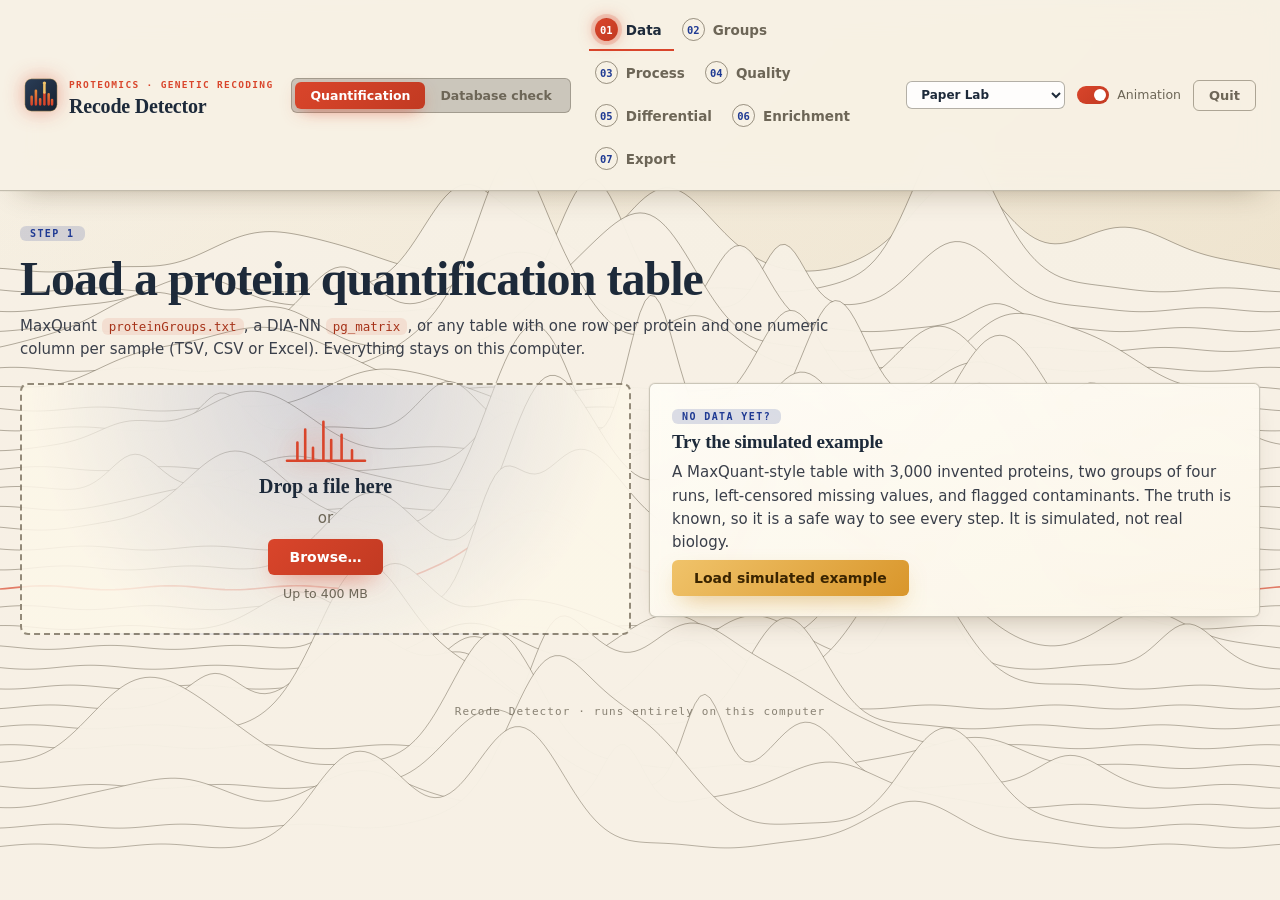
==== recode_detector/web/index.html @ a16fcb4c "0.4.0: rename to Recode Detector; Paper Lab look and nine alternative looks Co-Authored-By: Claude S" ====
<!doctype html>
<html lang="en">
<head>
<meta charset="utf-8">
<meta name="viewport" content="width=device-width, initial-scale=1">
<title>Recode Detector</title>
<link rel="icon" href="icon.svg" type="image/svg+xml">
<script>try{var m={ultraviolet:'#0b0720',solar:'#130905',paper:'#f7f1e5',synthwave:'#0a0614',forest:'#06130d',mono:'#000',rose:'#fff3f8',copper:'#0e0e11',skylab:'#f4f9ff',sunset:'#1b0b33'};var q=new URLSearchParams(location.search).get('look')||localStorage.getItem('rd-look')||'paper';document.documentElement.style.background=m[q]||m.paper}catch(e){}</script>
<link rel="stylesheet" href="style.css">
</head>
<body>
<canvas id="bg" aria-hidden="true"></canvas>
<div id="veil" aria-hidden="true"></div>

<header id="top">
  <div class="brand">
    <svg viewBox="0 0 40 40" width="34" height="34" aria-hidden="true"><use href="icon.svg#mark"/></svg>
    <div><div class="kicker">proteomics · genetic recoding</div><h1>Recode Detector</h1></div>
  </div>
  <div class="mode" id="mode" role="tablist" aria-label="Mode">
    <button data-mode="quant" class="on">Quantification</button><button data-mode="db">Database check</button>
  </div>
  <nav id="nav" aria-label="Workflow">
    <button data-mode="quant" data-page="data" class="on"><i>01</i>Data</button>
    <button data-mode="quant" data-page="groups"><i>02</i>Groups</button>
    <button data-mode="quant" data-page="process"><i>03</i>Process</button>
    <button data-mode="quant" data-page="qc"><i>04</i>Quality</button>
    <button data-mode="quant" data-page="diff"><i>05</i>Differential</button>
    <button data-mode="quant" data-page="enrich"><i>06</i>Enrichment</button>
    <button data-mode="quant" data-page="export"><i>07</i>Export</button>
    <button data-mode="db" data-page="dbfiles" hidden><i>01</i>Files</button>
    <button data-mode="db" data-page="dbsites" hidden><i>02</i>Sites</button>
    <button data-mode="db" data-page="dbcover" hidden><i>03</i>Coverage</button>
    <button data-mode="db" data-page="dbscatter" hidden><i>04</i>Standard search</button>
    <button data-mode="db" data-page="dbexport" hidden><i>05</i>Report</button>
  </nav>
  <div class="tools">
    <select id="look" title="Look" aria-label="Look"></select>
    <label class="sw" title="Animated background"><input type="checkbox" id="anim" checked><span></span>Animation</label>
    <button id="quit" class="ghost" title="Stop the program">Quit</button>
  </div>
</header>

<main>
  <div id="toast" role="status"></div>

  <!-- 01 DATA -->
  <section id="p-data" class="page on">
    <div class="lead"><div class="kicker">Step 1</div><h2>Load a protein quantification table</h2>
      <p>MaxQuant <code>proteinGroups.txt</code>, a DIA-NN <code>pg_matrix</code>, or any table with one row per protein and one numeric column per sample (TSV, CSV or Excel). Everything stays on this computer.</p></div>
    <div class="grid2">
      <div id="drop" class="drop" tabindex="0">
        <svg viewBox="0 0 64 40" width="84" height="52" aria-hidden="true"><path d="M2 36h60M10 36V22M16 36V12M22 36V26M30 36V6M36 36V20M44 36V16M52 36V28" stroke="currentColor" stroke-width="2" stroke-linecap="round" fill="none"/></svg>
        <b>Drop a file here</b><span>or</span>
        <button id="browse" class="btn">Browse…</button>
        <input type="file" id="file" accept=".txt,.tsv,.csv,.xlsx,.xls" hidden>
        <small>Up to 400 MB</small>
      </div>
      <div class="card">
        <div class="kicker">No data yet?</div>
        <h3>Try the simulated example</h3>
        <p>A MaxQuant-style table with 3,000 invented proteins, two groups of four runs, left-censored missing values, and flagged contaminants. The truth is known, so it is a safe way to see every step. It is simulated, not real biology.</p>
        <button id="example" class="btn alt">Load simulated example</button>
      </div>
    </div>
    <div id="loaded" class="card hidden">
      <div class="kicker">Loaded</div><h3 id="l-name"></h3>
      <div class="readouts" id="l-read"></div>
      <ul id="l-notes" class="notes"></ul>
      <label id="kindrow" class="inline hidden">Intensity columns
        <select id="kind"></select></label>
      <div class="actions"><button class="btn" data-go="groups">Next: assign groups →</button></div>
    </div>
  </section>

  <!-- 02 GROUPS -->
  <section id="p-groups" class="page">
    <div class="lead"><div class="kicker">Step 2</div><h2>Assign samples to groups</h2>
      <p>Replicates share a group name. Leave a group empty to leave that sample out. Names were guessed from the sample names; edit freely.</p></div>
    <div class="card">
      <table class="tbl" id="gtable"><thead><tr><th>Sample</th><th>Group</th></tr></thead><tbody></tbody></table>
      <datalist id="glist"></datalist>
      <div class="actions"><button class="btn ghost" id="guess">Re-guess from names</button>
        <button class="btn" id="gsave">Next: processing →</button></div>
    </div>
  </section>

  <!-- 03 PROCESS -->
  <section id="p-process" class="page">
    <div class="lead"><div class="kicker">Step 3</div><h2>Filter, normalise, impute</h2>
      <p>Intensities are log2-transformed first. Each choice is recorded in the exported settings file.</p></div>
    <div class="grid2">
      <div class="card form">
        <label>Normalisation
          <select id="pr-norm"><option value="median">Median (centre each sample)</option><option value="quantile">Quantile</option><option value="none">None</option></select></label>
        <label>Keep proteins with at least
          <span class="row"><input type="number" id="pr-min" min="1" value="2" step="1"> valid values in
          <select id="pr-rule"><option value="any">at least one group</option><option value="all">every group</option></select></span></label>
        <label>Missing values
          <select id="pr-imp"><option value="downshift">Impute: down-shifted normal (Perseus-style)</option><option value="halfmin">Impute: half of the sample minimum</option><option value="none">Do not impute</option></select></label>
        <div class="row sub" id="pr-ds"><label>Shift (SD)<input type="number" id="pr-shift" value="1.8" step="0.1" min="0"></label>
          <label>Width (SD)<input type="number" id="pr-width" value="0.3" step="0.05" min="0.05"></label>
          <label>Seed<input type="number" id="pr-seed" value="1" step="1"></label></div>
        <button class="btn" id="run">Run processing</button>
      </div>
      <div class="card">
        <div class="kicker">What happens</div>
        <ol class="steps"><li>log2 transform; zeros are treated as “not quantified”.</li>
          <li>Proteins without enough valid values are dropped.</li>
          <li>Samples are normalised.</li>
          <li>Missing values are imputed, assuming they are mostly low-abundance proteins that fell below detection. Imputed values are flagged and counted wherever it matters.</li></ol>
        <div id="pr-log" class="log"></div>
      </div>
    </div>
  </section>

  <!-- 04 QC -->
  <section id="p-qc" class="page">
    <div class="lead"><div class="kicker">Step 4</div><h2>Quality control</h2>
      <p>Check these before trusting any comparison: similar depth across runs, aligned medians after normalisation, replicates that cluster together.</p></div>
    <div class="readouts" id="qc-read"></div>
    <div class="grid2">
      <figure class="card"><figcaption>Proteins per sample</figcaption><canvas id="c-ident" height="260"></canvas></figure>
      <figure class="card"><figcaption>Log2 intensity per sample <span class="pill" id="boxwhich"><button class="on" data-w="raw">raw</button><button data-w="norm">normalised</button></span></figcaption><canvas id="c-box" height="260"></canvas></figure>
      <figure class="card"><figcaption>Principal components <select id="pcsel"></select></figcaption><canvas id="c-pca" height="400"></canvas></figure>
      <figure class="card"><figcaption>Sample correlation</figcaption><canvas id="c-corr" height="400"></canvas></figure>
      <figure class="card"><figcaption>Coefficient of variation within groups</figcaption><canvas id="c-cv" height="260"></canvas></figure>
      <figure class="card"><figcaption>Dynamic range (mean log2 intensity by rank)</figcaption><canvas id="c-rank" height="260"></canvas></figure>
    </div>
    <div class="actions"><button class="btn" data-go="diff">Next: differential analysis →</button></div>
  </section>

  <!-- 05 DIFF -->
  <section id="p-diff" class="page">
    <div class="lead"><div class="kicker">Step 5</div><h2>Differential abundance</h2></div>
    <div class="card bar">
      <label>Compare <select id="d-a"></select> <span class="vs">vs</span> <select id="d-b"></select></label>
      <label>Test <select id="d-method"><option value="moderated">Moderated t (limma-style)</option><option value="welch">Welch t</option></select></label>
      <label>Data <select id="d-use"><option value="imputed">with imputed values</option><option value="observed">observed values only</option></select></label>
      <label>FDR ≤ <input type="number" id="d-fdr" value="0.05" step="0.01" min="0.001" max="1"></label>
      <label>|log2 FC| ≥ <input type="number" id="d-lfc" value="1" step="0.1" min="0"></label>
      <button class="btn" id="d-run">Run</button>
    </div>
    <div id="d-out" class="hidden">
      <div class="readouts" id="d-read"></div>
      <div class="grid2 wide">
        <figure class="card"><figcaption>Volcano <input id="d-find" placeholder="find gene…" type="search"> <button class="ghost sm" data-save="c-volc">PNG</button></figcaption>
          <div class="cwrap"><canvas id="c-volc" height="440"></canvas><div id="tip" class="tip hidden"></div></div></figure>
        <figure class="card"><figcaption id="sel-title">Select a protein</figcaption><canvas id="c-sel" height="300"></canvas><div id="sel-info" class="small"></div></figure>
      </div>
      <figure class="card"><figcaption>Significant proteins, z-scored <button class="ghost sm" data-save="c-heat">PNG</button></figcaption><canvas id="c-heat" height="420"></canvas></figure>
      <div class="card">
        <div class="bar"><div class="kicker">Results table</div>
          <select id="t-filter"><option value="sig">Significant</option><option value="up">Up</option><option value="down">Down</option><option value="all">All tested</option></select>
          <input id="t-search" type="search" placeholder="search gene or ID…"></div>
        <div class="tscroll"><table class="tbl" id="t-res"><thead><tr>
          <th data-k="gene">Gene</th><th data-k="protein">Protein</th><th data-k="log2fc">log2 FC</th><th data-k="mean_a">Mean A</th><th data-k="mean_b">Mean B</th><th data-k="p_value">p</th><th data-k="adj_p">FDR</th><th data-k="n_a_observed">Obs A</th><th data-k="n_b_observed">Obs B</th></tr></thead><tbody></tbody></table></div>
        <div class="small" id="t-foot"></div>
      </div>
    </div>
  </section>

  <!-- 06 ENRICH -->
  <section id="p-enrich" class="page">
    <div class="lead"><div class="kicker">Step 6</div><h2>Gene-set enrichment</h2>
      <p>Over-representation of your significant proteins in gene sets you provide, tested against every protein quantified in the comparison. Sets come from a <code>.gmt</code> file (for example from MSigDB or Enrichr), so nothing is looked up online.</p></div>
    <div class="card form">
      <div id="gmtdrop" class="drop slim" tabindex="0"><b>Drop a .gmt file</b> <span>or</span> <button class="btn" id="gmtbrowse">Browse…</button><input type="file" id="gmtfile" accept=".gmt,.txt" hidden> <small id="gmtname">none loaded</small></div>
      <label>Proteins to test <select id="en-dir"><option value="both">Up and down</option><option value="up">Up only</option><option value="down">Down only</option></select></label>
      <button class="btn" id="en-run">Run enrichment</button>
    </div>
    <div id="en-out" class="card hidden"><div class="small" id="en-info"></div>
      <div class="tscroll"><table class="tbl" id="t-en"><thead><tr><th>Gene set</th><th>Size</th><th>Hits</th><th>Fold</th><th>p</th><th>FDR</th><th>Genes</th></tr></thead><tbody></tbody></table></div></div>
  </section>

  <!-- 07 EXPORT -->
  <section id="p-export" class="page">
    <div class="lead"><div class="kicker">Step 7</div><h2>Export</h2></div>
    <div class="grid3">
      <a class="card dl" id="x-res" href="/api/download/results" download><div class="kicker">CSV</div><h3>Differential results</h3><p>Every tested protein: fold change, p, FDR, call.</p></a>
      <a class="card dl" id="x-proc" href="/api/download/processed" download><div class="kicker">CSV</div><h3>Processed matrix</h3><p>Normalised, imputed log2 intensities.</p></a>
      <a class="card dl" id="x-set" href="/api/download/settings" download><div class="kicker">JSON</div><h3>Analysis settings</h3><p>Groups, parameters and each processing step, for the methods section.</p></a>
    </div>
  </section>

  <!-- DB 01 FILES -->
  <section id="p-dbfiles" class="page">
    <div class="lead"><div class="kicker">Database check · step 1</div><h2>Which version of the protein did the search see?</h2>
      <p>Use this when the same data were searched against a reference protein database and an alternative one, for example a genome translated with a codon read differently. The program finds every position where the two versions of a protein differ and lists the identified peptides that span it. Only such a peptide can tell the versions apart, so it is the evidence.</p></div>
    <div id="db-slots" class="grid2"></div>
    <div class="card form">
      <label>Alternative entries have this text in their ID
        <input id="db-marker" value="CGG2W" placeholder="e.g. CGG2W"></label>
      <p class="small">Needed only when one FASTA file holds both the standard proteins and the variants (the variants are the entries whose ID contains this text). Leave it as is if you load two files.</p>
      <div class="actions"><button class="btn" id="db-run">Run comparison</button>
        <button class="btn alt" id="db-example">Load simulated example</button></div>
    </div>
  </section>

  <!-- DB 02 SITES -->
  <section id="p-dbsites" class="page">
    <div class="lead"><div class="kicker">Database check · step 2</div><h2>Evidence at each differing position</h2>
      <p>A peptide counts only if it spans the position and does not also occur elsewhere in the database. Peptides that do are shown as ambiguous and are not counted.</p></div>
    <div class="readouts" id="db-read"></div>
    <div class="card">
      <div class="bar"><div class="kicker">Sites</div>
        <select id="db-filter"><option value="all">All sites</option><option value="alternative">Alternative version seen</option><option value="reference">Reference version seen</option><option value="both">Both seen</option><option value="none">No covering peptide</option></select>
        <input id="db-search" type="search" placeholder="search protein…"></div>
      <div class="tscroll"><table class="tbl" id="t-db"><thead><tr><th>Protein</th><th>Position</th><th>Change</th><th>Verdict</th><th>Reference peptides</th><th>Alternative peptides</th><th>Context</th></tr></thead><tbody></tbody></table></div>
      <div class="small" id="db-foot">Click a row for the peptides, intensities and context.</div>
    </div>
    <div class="card"><div class="kicker">How to read this</div>
      <p class="small">“Alternative version seen” means a peptide containing the alternative residue was identified and the reference version was not. It is only as reliable as the search's own false-discovery control, and a single peptide is thin evidence: check the spectra of the peptides that matter. Missing coverage is not evidence against a version, because many positions fall inside peptides that were never identified.</p></div>
  </section>

  <!-- DB COVERAGE -->
  <section id="p-dbcover" class="page">
    <div class="lead"><div class="kicker">Database check · step 3</div><h2>How much of the proteome was seen?</h2>
      <p>Protein coverage is the share of proteins with at least one identified peptide. Sequence coverage is the share of a protein's amino acids that fall inside identified peptides. Both are measured against the reference proteins.</p></div>
    <div class="readouts" id="cv-read"></div>
    <div class="grid2">
      <figure class="card"><figcaption>Sequence coverage of detected proteins <button class="ghost sm" data-save="c-cv1">PNG</button></figcaption><canvas id="c-cv1" height="260"></canvas></figure>
      <figure class="card"><figcaption>Proteins detected, by protein size</figcaption><canvas id="c-cv2" height="260"></canvas></figure>
      <figure class="card"><figcaption>Peptide length (amino acids)</figcaption><canvas id="c-cv3" height="260"></canvas></figure>
      <figure class="card"><figcaption>Peptides by charge state</figcaption><canvas id="c-cv4" height="260"></canvas></figure>
    </div>
    <div class="card">
      <div class="bar"><div class="kicker">Proteins</div>
        <select id="cv-filter"><option value="all">All proteins</option><option value="det">Detected</option><option value="miss">Not detected</option><option value="var">Has an alternative version</option></select>
        <input id="cv-search" type="search" placeholder="search protein or description…"></div>
      <div class="tscroll"><table class="tbl" id="t-cv"><thead><tr><th data-k="protein">Protein</th><th data-k="description">Description</th><th data-k="length">Length</th><th data-k="n_peptides">Peptides</th><th data-k="coverage_pct">Coverage %</th></tr></thead><tbody></tbody></table></div>
      <div class="small" id="cv-foot"></div>
    </div>
  </section>

  <!-- DB 03 STANDARD SEARCH -->
  <section id="p-dbscatter" class="page">
    <div class="lead"><div class="kicker">Database check · step 4</div><h2>Compared with the standard-database search</h2>
      <p>Peptides identified when the same data were searched against the standard database only, against the search that included the alternative proteins.</p></div>
    <div class="readouts" id="db-sread"></div>
    <div class="grid2">
      <figure class="card"><figcaption>Shared peptides, log2 intensity <button class="ghost sm" data-save="c-dbsc">PNG</button></figcaption><canvas id="c-dbsc" height="380"></canvas></figure>
      <div class="card"><div class="kicker">Sites where the standard search saw the reference peptide</div><div id="db-bsites" class="small"></div></div>
    </div>
  </section>

  <!-- DB 04 EXPORT -->
  <section id="p-dbexport" class="page">
    <div class="lead"><div class="kicker">Database check · step 5</div><h2>Report and export</h2></div>
    <div class="grid3">
      <a class="card dl" href="/api/download/db_report" download><div class="kicker">PDF</div><h3>Final report</h3><p>The whole analysis explained in plain English, with figures, a results table, caveats, next steps and a glossary.</p></a>
      <a class="card dl" href="/api/download/db_coverage" download><div class="kicker">CSV</div><h3>Coverage</h3><p>Every reference protein: length, number of peptides, percent of the sequence covered.</p></a>
      <a class="card dl" href="/api/download/db_sites" download><div class="kicker">CSV</div><h3>Sites</h3><p>One row per differing position with its verdict and peptides.</p></a>
      <a class="card dl" href="/api/download/db_peptides" download><div class="kicker">CSV</div><h3>Peptides</h3><p>Every peptide that spans a site, with start, end, charge, missed cleavages and intensity in each run.</p></a>
    </div>
  </section>
</main>
<footer>Recode Detector <span id="ver"></span> · runs entirely on this computer</footer>
<script src="themes.js"></script>
<script src="bg.js"></script>
<script src="app.js"></script>
<script src="dbcompare.js"></script>
</body>
</html>
---- recode_detector/web/style.css ----
/* Everything colourful comes from CSS variables, set per look by themes.js. Defaults = "Ultraviolet". */
:root{
  --bg1:#0b0720; --bg2:#1d0b3f; --ink:#f1ecff; --mute:#a49dcb; --lilac:#c9b8ff;
  --a:#8b7bff; --b:#ff5ca8; --c:#ffb86b; --d:#5ec8ff; --e:#c6f26b;
  --a-rgb:139,123,255; --b-rgb:255,92,168; --c-rgb:255,184,107; --d-rgb:94,200,255; --line-rgb:167,139,250;
  --up:#ff7a59; --down:#5ea8ff; --bad:#ff7b7b;
  --card1:rgba(38,26,92,.78); --card2:rgba(17,10,42,.8); --header-bg:rgba(20,12,50,.7); --input-bg:rgba(8,5,26,.7);
  --thead-bg:#1a1040; --code-bg:rgba(255,92,168,.14); --code-ink:#ffc2df; --tip-bg:rgba(12,7,34,.96); --detail-bg:rgba(8,5,26,.75);
  --veil:radial-gradient(ellipse at 28% 0%,rgba(11,7,32,.25),rgba(11,7,32,.66) 66%),linear-gradient(180deg,transparent 70%,rgba(11,7,32,.5));
  --btn-ink:#fff; --btn-alt-ink:#2a1030; --btn-alt-bg:linear-gradient(135deg,#ffd08a,#ff8a5c);
  --h2-grad:linear-gradient(95deg,#fff 10%,#d6c9ff 48%,#ff9fd2); --num-grad:linear-gradient(95deg,#fff,#d6c9ff);
  --body-ink:#d3cdf0; --toggle-off:#2a1f55;
  --shadow:0 22px 50px -28px rgba(0,0,0,.85),inset 0 1px 0 rgba(255,255,255,.05);
  --font-sans:"Avenir Next","Avenir","Trebuchet MS","Helvetica Neue",system-ui,sans-serif;
  --font-head:var(--font-sans); --font-mono:ui-monospace,"SF Mono",Menlo,Consolas,monospace;
  --head-weight:800; --head-case:none; --head-track:-.025em;
  --radius:20px; --radius-sm:12px; --pill:99px; --border-w:1px;
  --grad:linear-gradient(135deg,var(--b),var(--a));
}
*{box-sizing:border-box}
html,body{margin:0;min-height:100%;background:var(--bg1);color:var(--ink);font:15px/1.55 var(--font-sans)}
#bg{position:fixed;inset:0;width:100%;height:100%;z-index:0}
#veil{position:fixed;inset:0;z-index:1;background:var(--veil)}
header,main,footer{position:relative;z-index:2}

header{position:sticky;top:12px;z-index:10;display:flex;align-items:center;gap:18px;margin:12px auto 0;max-width:1320px;width:calc(100% - 28px);
  padding:9px 14px 9px 16px;border-radius:calc(var(--radius) + 2px);background:var(--header-bg);backdrop-filter:blur(16px) saturate(1.5);
  border:var(--border-w) solid rgba(var(--line-rgb),.28);box-shadow:var(--shadow);flex-wrap:wrap}
.brand{display:flex;gap:11px;align-items:center}
.brand svg{filter:drop-shadow(0 0 10px rgba(var(--b-rgb),.45))}
h1{font:var(--head-weight) 20px var(--font-head);margin:0;letter-spacing:-.01em;text-transform:var(--head-case)}
.kicker{display:inline-block;padding:2px 10px;border-radius:var(--pill);background:rgba(var(--a-rgb),.16);color:var(--lilac);font:700 10px var(--font-mono);letter-spacing:.14em;text-transform:uppercase}
.brand .kicker{padding:0;background:none;color:var(--b);font-size:9.5px}
.mode{display:flex;padding:3px;border-radius:var(--pill);background:rgba(0,0,0,.18);border:1px solid rgba(var(--line-rgb),.28)}
.mode button{background:none;border:0;color:var(--mute);padding:6px 15px;border-radius:var(--pill);font:700 12.5px var(--font-sans);cursor:pointer;transition:.25s}
.mode button.on{background:var(--grad);color:var(--btn-ink);box-shadow:0 6px 18px -6px rgba(var(--b-rgb),.7)}
.mode button:hover:not(.on){color:var(--ink)}
nav{display:flex;gap:2px;flex:1;flex-wrap:wrap;justify-content:center}
nav button{display:flex;align-items:center;gap:8px;background:none;border:0;color:var(--mute);padding:6px 12px 6px 7px;border-radius:var(--pill);cursor:pointer;font:600 13.5px var(--font-sans);transition:.25s}
nav button[hidden]{display:none}
nav button i{display:grid;place-items:center;width:23px;height:23px;border-radius:50%;border:1.5px solid rgba(var(--line-rgb),.5);font:700 10.5px var(--font-mono);font-style:normal;color:var(--lilac);transition:.25s}
nav button:hover:not(:disabled){color:var(--ink);background:rgba(var(--a-rgb),.12)}
nav button.on{color:var(--ink);background:rgba(var(--a-rgb),.18)}
nav button.on i{background:var(--grad);border-color:transparent;color:var(--btn-ink);box-shadow:0 0 0 4px rgba(var(--b-rgb),.18),0 0 16px rgba(var(--b-rgb),.55);animation:beat 2.6s ease-in-out infinite}
nav button:disabled{opacity:.32;cursor:not-allowed}
@keyframes beat{50%{box-shadow:0 0 0 7px rgba(var(--b-rgb),.08),0 0 22px rgba(var(--b-rgb),.35)}}
.tools{display:flex;gap:12px;align-items:center}
.sw{display:flex;gap:8px;align-items:center;color:var(--mute);font-size:12.5px;cursor:pointer}
.sw input{display:none}.sw span{width:32px;height:18px;border-radius:9px;background:var(--toggle-off);position:relative;transition:.25s}
.sw span::after{content:"";position:absolute;left:3px;top:3px;width:12px;height:12px;border-radius:50%;background:var(--mute);transition:.25s}
.sw input:checked+span{background:var(--grad)}.sw input:checked+span::after{left:17px;background:#fff}
#look{padding:5px 10px;font:700 12px var(--font-sans);border-radius:var(--pill)}

main{max-width:1320px;margin:0 auto;padding:30px 20px 70px}
footer{text-align:center;color:var(--mute);font:11px var(--font-mono);letter-spacing:.1em;padding:0 0 26px;opacity:.8}
.page{display:none;animation:rise .45s cubic-bezier(.2,.8,.2,1)}.page.on{display:block}
@keyframes rise{from{opacity:0;transform:translateY(14px)}}
.lead{max-width:820px;margin-bottom:22px}
h2{font:var(--head-weight) clamp(30px,4.2vw,48px)/1.05 var(--font-head);letter-spacing:var(--head-track);text-transform:var(--head-case);margin:10px 0 10px;background:var(--h2-grad);-webkit-background-clip:text;background-clip:text;color:transparent}
h3{font:700 19px var(--font-head);margin:4px 0 8px;letter-spacing:-.01em}
p{color:var(--body-ink);margin:.35em 0}
code{font:12.5px var(--font-mono);background:var(--code-bg);padding:1px 7px;border-radius:6px;color:var(--code-ink)}

.card{position:relative;background:linear-gradient(160deg,var(--card1),var(--card2));border:var(--border-w) solid rgba(var(--line-rgb),.26);border-radius:var(--radius);padding:20px 22px;margin:0 0 18px;
  backdrop-filter:blur(8px);box-shadow:var(--shadow)}
figure.card{margin:0 0 18px}
figcaption{font:700 10.5px var(--font-mono);letter-spacing:.12em;text-transform:uppercase;color:var(--lilac);margin-bottom:12px;display:flex;gap:10px;align-items:center;flex-wrap:wrap}
.grid2{display:grid;grid-template-columns:repeat(2,1fr);gap:18px}.grid2.wide{grid-template-columns:1.7fr 1fr}
.grid3{display:grid;grid-template-columns:repeat(3,1fr);gap:18px}
@media(max-width:900px){.grid2,.grid2.wide,.grid3{grid-template-columns:1fr}}
.hidden{display:none!important}

.drop{border:2px dashed rgba(var(--line-rgb),.55);border-radius:calc(var(--radius) + 2px);min-height:236px;display:flex;flex-direction:column;align-items:center;justify-content:center;gap:9px;color:var(--lilac);background:radial-gradient(circle at 50% 0%,rgba(var(--a-rgb),.16),var(--card2) 75%);transition:.25s;text-align:center;padding:20px}
.drop svg{color:var(--b);filter:drop-shadow(0 0 12px rgba(var(--b-rgb),.45))}
.drop b{font:var(--head-weight) 20px var(--font-head);color:var(--ink)}.drop span,.drop small{color:var(--mute)}
.drop.over,.drop:focus{border-color:var(--b);box-shadow:0 0 40px rgba(var(--b-rgb),.25) inset,0 0 30px rgba(var(--b-rgb),.2);outline:0;transform:scale(1.01)}
.drop.slim{min-height:0;flex-direction:row;padding:12px 18px;justify-content:flex-start;gap:12px;flex-wrap:wrap;margin-bottom:14px;border-radius:var(--radius-sm)}
.btn{background:var(--grad);color:var(--btn-ink);border:0;padding:10px 22px;border-radius:var(--pill);font:700 14px var(--font-sans);cursor:pointer;transition:.2s;box-shadow:0 10px 26px -10px rgba(var(--b-rgb),.75)}
.btn:hover{transform:translateY(-1px);box-shadow:0 14px 30px -10px rgba(var(--b-rgb),.9);filter:brightness(1.08)}
.btn.alt{background:var(--btn-alt-bg);color:var(--btn-alt-ink);box-shadow:0 10px 26px -10px rgba(var(--c-rgb),.7)}
.btn:disabled{opacity:.5;cursor:wait;transform:none}
button.ghost,.btn.ghost{background:none;color:var(--mute);border:1px solid rgba(var(--line-rgb),.4);padding:7px 15px;border-radius:var(--pill);cursor:pointer;font:600 13px var(--font-sans);box-shadow:none}
button.ghost:hover,.btn.ghost:hover{color:var(--ink);border-color:var(--b);background:rgba(var(--b-rgb),.1);transform:none;box-shadow:none}
button.sm{padding:2px 10px;font-size:11px}
.actions{margin-top:18px;display:flex;gap:10px;flex-wrap:wrap}
input,select{background:var(--input-bg);color:var(--ink);border:1px solid rgba(var(--line-rgb),.38);border-radius:var(--radius-sm);padding:8px 12px;font:14px var(--font-sans);max-width:100%}
input:focus,select:focus{outline:0;border-color:var(--b);box-shadow:0 0 0 3px rgba(var(--b-rgb),.2)}
input[type=number]{width:84px}
.form label{display:block;margin-bottom:15px;color:var(--mute);font:600 12.5px var(--font-sans)}
.form label select,.form label>input{display:block;margin-top:6px;width:100%}
.form .row{display:flex;gap:10px;align-items:center;margin-top:6px;color:var(--ink)}
.form .row input{width:80px;margin:0}.form .row select{width:auto;margin:0}
.form .row.sub{margin:-4px 0 15px;align-items:flex-end}.form .row.sub label{margin:0}.form .row.sub input{width:80px}
.bar{display:flex;gap:16px;align-items:end;flex-wrap:wrap}
.bar label{font:600 12px var(--font-sans);color:var(--mute);display:flex;gap:7px;align-items:center}.bar .vs{color:var(--b)}
label.inline{display:flex;gap:10px;align-items:center;margin-top:12px;color:var(--mute)}

.readouts{display:flex;gap:12px;flex-wrap:wrap;margin:8px 0 18px}
.ro{position:relative;overflow:hidden;background:linear-gradient(160deg,rgba(var(--a-rgb),.16),rgba(var(--a-rgb),.05));border:1px solid rgba(var(--line-rgb),.28);border-radius:calc(var(--radius) - 4px);padding:12px 18px 10px;min-width:132px}
.ro::before{content:"";position:absolute;left:0;top:0;height:3px;width:100%;background:var(--grad)}
.ro b{display:block;font:var(--head-weight) 28px/1.1 var(--font-head);letter-spacing:-.02em;font-variant-numeric:tabular-nums;background:var(--num-grad);-webkit-background-clip:text;background-clip:text;color:transparent}
.ro.up::before{background:linear-gradient(90deg,var(--up),var(--c))}.ro.up b{background:linear-gradient(95deg,var(--c),var(--up));-webkit-background-clip:text;background-clip:text}
.ro.down::before{background:linear-gradient(90deg,var(--down),var(--d))}.ro.down b{background:linear-gradient(95deg,var(--d),var(--down));-webkit-background-clip:text;background-clip:text}
.ro span{font:700 9.5px var(--font-mono);letter-spacing:.12em;text-transform:uppercase;color:var(--mute)}
.notes{margin:10px 0 0;padding-left:18px;color:var(--mute);font-size:13px}
.steps{color:var(--body-ink);padding-left:20px;font-size:14px}
.log{font:12px var(--font-mono);color:var(--lilac);margin-top:12px;white-space:pre-wrap}

.tbl{border-collapse:collapse;width:100%;font-size:13.5px}
.tbl th{font:700 10.5px var(--font-mono);letter-spacing:.1em;text-transform:uppercase;color:var(--lilac);text-align:left;padding:8px 10px;border-bottom:1px solid rgba(var(--line-rgb),.4);cursor:pointer;white-space:nowrap;position:sticky;top:0;background:var(--thead-bg)}
.tbl td{padding:6px 10px;border-bottom:1px solid rgba(var(--line-rgb),.14);font-variant-numeric:tabular-nums}
.tbl tbody tr:hover{background:rgba(var(--b-rgb),.07)}
.tbl td.num{font-family:var(--font-mono);font-size:12.5px}.tbl td.up{color:var(--up)}.tbl td.down{color:var(--down)}
.tbl input{width:100%}
.tscroll{max-height:470px;overflow:auto;margin-top:10px;border-radius:var(--radius-sm)}
.small{color:var(--mute);font-size:12.5px;margin-top:8px}
.cwrap{position:relative}
canvas{width:100%;display:block}
.tip{position:absolute;pointer-events:none;background:var(--tip-bg);border:1px solid var(--b);border-radius:10px;padding:6px 11px;font:12px var(--font-mono);z-index:5;white-space:nowrap;box-shadow:0 10px 30px -10px rgba(var(--b-rgb),.5)}
.pill{display:inline-flex;border:1px solid rgba(var(--line-rgb),.4);border-radius:var(--pill);overflow:hidden}
.pill button{background:none;border:0;color:var(--mute);padding:2px 10px;font:700 11px var(--font-mono);cursor:pointer}.pill button.on{background:var(--grad);color:var(--btn-ink)}
.dl{text-decoration:none;color:inherit;display:block;transition:.25s}.dl:hover{border-color:var(--b);transform:translateY(-3px);box-shadow:0 24px 50px -22px rgba(var(--b-rgb),.5)}
#toast{position:fixed;right:22px;bottom:22px;max-width:430px;padding:13px 18px;border-radius:14px;background:#3a0f2a;border:1px solid var(--bad);color:#ffd0d0;opacity:0;transform:translateY(12px);transition:.3s;pointer-events:none;z-index:50}
#toast.show{opacity:1;transform:none}#toast.ok{background:var(--card1);border-color:var(--a);color:var(--ink)}

.slot{min-height:150px}.slot .drop{min-height:96px;padding:12px}.slot h3{margin:6px 0 2px;font-size:17px}
.slot .got{display:flex;gap:10px;align-items:center;color:var(--e);font:12.5px var(--font-mono);margin-top:10px}
.slot .got button{margin-left:auto}
.badge{display:inline-block;padding:2px 10px;border-radius:var(--pill);font:700 10px var(--font-mono);letter-spacing:.06em;text-transform:uppercase;border:1px solid;white-space:nowrap}
.b-alternative{color:var(--c);border-color:rgba(var(--c-rgb),.6);background:rgba(var(--c-rgb),.14)}
.b-reference{color:var(--d);border-color:rgba(var(--d-rgb),.55);background:rgba(var(--d-rgb),.12)}
.b-both{color:var(--lilac);border-color:rgba(var(--line-rgb),.55);background:rgba(var(--line-rgb),.12)}
.b-none{color:var(--mute);border-color:rgba(var(--line-rgb),.3)}
.mono{font-family:var(--font-mono);font-size:12.5px}.mono b{color:var(--c)}
tr.detail td{background:var(--detail-bg);padding:14px 18px}
.pep{display:grid;grid-template-columns:minmax(150px,1.3fr) 90px 80px 1fr;gap:10px;align-items:center;padding:5px 0;border-bottom:1px solid rgba(var(--line-rgb),.14);font:12.5px var(--font-mono)}
.pep .bar2{height:8px;border-radius:4px;background:linear-gradient(90deg,var(--a),var(--d));min-width:2px}.pep.alt .bar2{background:linear-gradient(90deg,var(--b),var(--c))}
.pep.amb{opacity:.55}.pep em{color:var(--mute);font-style:normal}

/* ---- layout variants (class on <body>) ---- */
body.l-flat header{top:0;margin:0;width:100%;max-width:none;border-radius:0;border-width:0 0 var(--border-w) 0;padding:10px 24px}
body.l-flat nav{justify-content:flex-start}
body.l-flat nav button{border-radius:0;padding:8px 12px 8px 6px;border-bottom:2px solid transparent}
body.l-flat nav button.on{background:none;border-bottom-color:var(--b)}
body.l-center header{flex-direction:column;gap:8px;padding:12px 16px}
body.l-center .brand{justify-content:center}
body.l-center nav{justify-content:center}
body.l-center .tools{position:absolute;right:16px;top:12px}
body.l-center .mode{position:absolute;left:16px;top:12px}
body.l-brutal header{border-radius:0;box-shadow:none;border-width:var(--border-w)}
body.l-brutal .card,body.l-brutal .ro,body.l-brutal .btn,body.l-brutal input,body.l-brutal select{box-shadow:none}
body.l-brutal h2{-webkit-text-fill-color:currentColor}
body.l-uc h2,body.l-uc h1{text-transform:uppercase;letter-spacing:.02em}
@media(prefers-reduced-motion:reduce){*{animation:none!important;transition:none!important}}

.shot *{animation:none!important;transition:none!important}
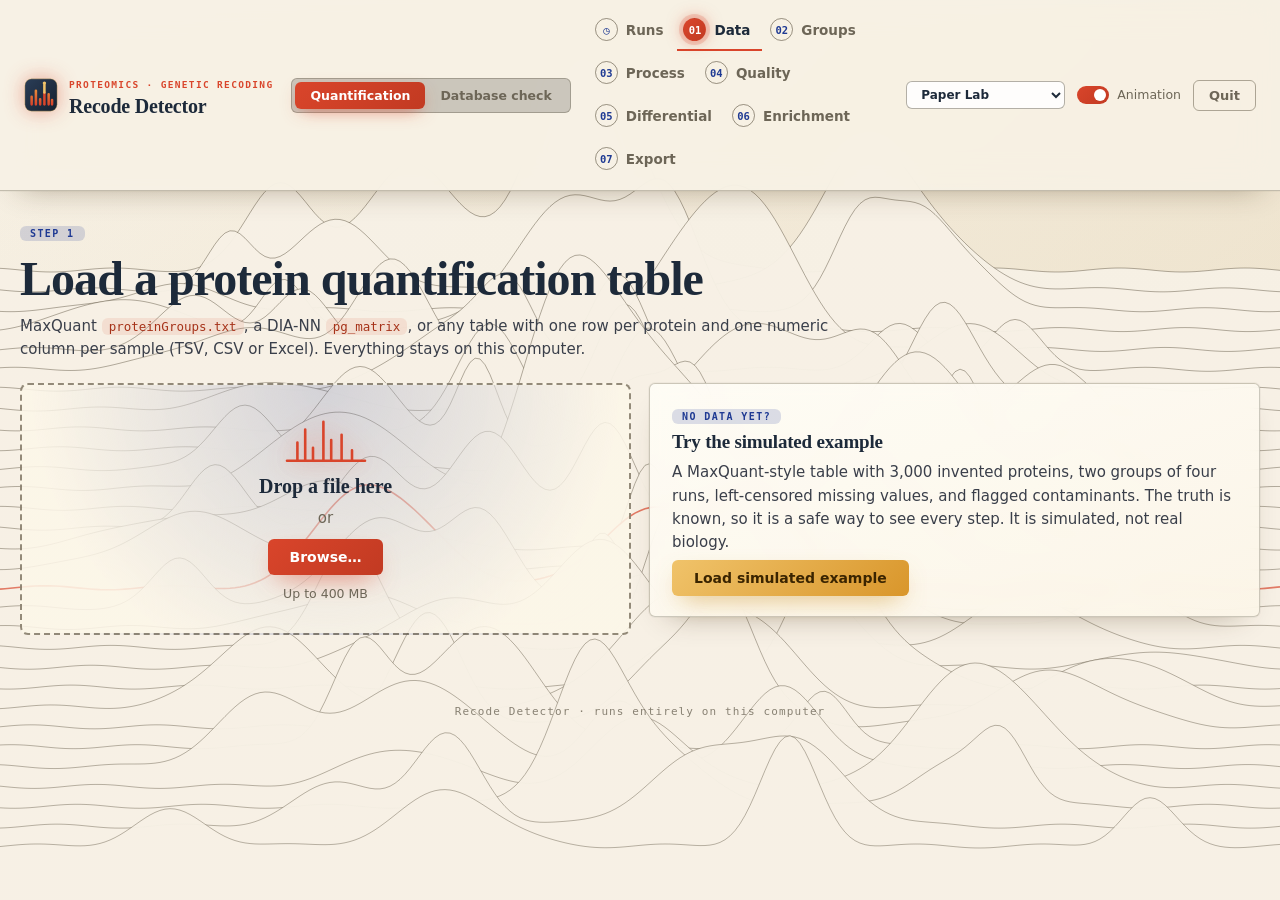
==== commit c833fb63: "0.5.0: saved runs, raw-spectrum check, QC, per-table export Saved runs reopenable from the Runs page" ====
--- a/recode_detector/web/index.html
+++ b/recode_detector/web/index.html
@@ -21,6 +21,7 @@
     <button data-mode="quant" class="on">Quantification</button><button data-mode="db">Database check</button>
   </div>
   <nav id="nav" aria-label="Workflow">
+    <button data-mode="both" data-page="runs"><i>&#9719;</i>Runs</button>
     <button data-mode="quant" data-page="data" class="on"><i>01</i>Data</button>
     <button data-mode="quant" data-page="groups"><i>02</i>Groups</button>
     <button data-mode="quant" data-page="process"><i>03</i>Process</button>
@@ -30,9 +31,11 @@
     <button data-mode="quant" data-page="export"><i>07</i>Export</button>
     <button data-mode="db" data-page="dbfiles" hidden><i>01</i>Files</button>
     <button data-mode="db" data-page="dbsites" hidden><i>02</i>Sites</button>
-    <button data-mode="db" data-page="dbcover" hidden><i>03</i>Coverage</button>
-    <button data-mode="db" data-page="dbscatter" hidden><i>04</i>Standard search</button>
-    <button data-mode="db" data-page="dbexport" hidden><i>05</i>Report</button>
+    <button data-mode="db" data-page="dbspectra" hidden><i>03</i>Spectra</button>
+    <button data-mode="db" data-page="dbcover" hidden><i>04</i>Coverage</button>
+    <button data-mode="db" data-page="dbqc" hidden><i>05</i>QC</button>
+    <button data-mode="db" data-page="dbscatter" hidden><i>06</i>Standard search</button>
+    <button data-mode="db" data-page="dbexport" hidden><i>07</i>Report</button>
   </nav>
   <div class="tools">
     <select id="look" title="Look" aria-label="Look"></select>
@@ -43,6 +46,14 @@
 
 <main>
   <div id="toast" role="status"></div>
+
+  <!-- RUNS -->
+  <section id="p-runs" class="page">
+    <div class="lead"><div class="kicker">Saved runs</div><h2>Your previous analyses</h2>
+      <p>Every analysis you run is saved automatically with its input files and settings. Open one to pick up where you left off: results are recomputed from the saved inputs, so nothing is out of date. Simulated examples are not saved.</p></div>
+    <div class="card"><div class="bar"><div class="kicker">History</div><span class="xp" data-export="runs"></span><span class="small" id="runs-root"></span></div>
+      <div id="runs-list"></div></div>
+  </section>
 
   <!-- 01 DATA -->
   <section id="p-data" class="page on">
@@ -118,6 +129,7 @@
   <section id="p-qc" class="page">
     <div class="lead"><div class="kicker">Step 4</div><h2>Quality control</h2>
       <p>Check these before trusting any comparison: similar depth across runs, aligned medians after normalisation, replicates that cluster together.</p></div>
+    <div class="card"><div class="bar"><div class="kicker">Checks</div><span class="xp" data-export="qc_checks"></span><span id="q-sum" class="small"></span></div><div id="q-checks" class="checks"></div></div>
     <div class="readouts" id="qc-read"></div>
     <div class="grid2">
       <figure class="card"><figcaption>Proteins per sample</figcaption><canvas id="c-ident" height="260"></canvas></figure>
@@ -127,6 +139,8 @@
       <figure class="card"><figcaption>Coefficient of variation within groups</figcaption><canvas id="c-cv" height="260"></canvas></figure>
       <figure class="card"><figcaption>Dynamic range (mean log2 intensity by rank)</figcaption><canvas id="c-rank" height="260"></canvas></figure>
     </div>
+    <div class="card"><div class="bar"><div class="kicker">Per-sample QC</div><span class="xp" data-export="sample_qc"></span></div>
+      <div class="tscroll"><table class="tbl" id="t-sq"><thead><tr><th>Sample</th><th>Group</th><th>Proteins</th><th>Missing %</th><th>Median log2</th><th>Corr. to group</th><th>Flag</th></tr></thead><tbody></tbody></table></div></div>
     <div class="actions"><button class="btn" data-go="diff">Next: differential analysis →</button></div>
   </section>
 
@@ -150,7 +164,7 @@
       </div>
       <figure class="card"><figcaption>Significant proteins, z-scored <button class="ghost sm" data-save="c-heat">PNG</button></figcaption><canvas id="c-heat" height="420"></canvas></figure>
       <div class="card">
-        <div class="bar"><div class="kicker">Results table</div>
+        <div class="bar"><div class="kicker">Results table</div><span class="xp" data-export="results"></span>
           <select id="t-filter"><option value="sig">Significant</option><option value="up">Up</option><option value="down">Down</option><option value="all">All tested</option></select>
           <input id="t-search" type="search" placeholder="search gene or ID…"></div>
         <div class="tscroll"><table class="tbl" id="t-res"><thead><tr>
@@ -169,18 +183,15 @@
       <label>Proteins to test <select id="en-dir"><option value="both">Up and down</option><option value="up">Up only</option><option value="down">Down only</option></select></label>
       <button class="btn" id="en-run">Run enrichment</button>
     </div>
-    <div id="en-out" class="card hidden"><div class="small" id="en-info"></div>
+    <div id="en-out" class="card hidden"><div class="bar"><span class="xp" data-export="enrichment"></span><div class="small" id="en-info"></div></div>
       <div class="tscroll"><table class="tbl" id="t-en"><thead><tr><th>Gene set</th><th>Size</th><th>Hits</th><th>Fold</th><th>p</th><th>FDR</th><th>Genes</th></tr></thead><tbody></tbody></table></div></div>
   </section>
 
   <!-- 07 EXPORT -->
   <section id="p-export" class="page">
-    <div class="lead"><div class="kicker">Step 7</div><h2>Export</h2></div>
-    <div class="grid3">
-      <a class="card dl" id="x-res" href="/api/download/results" download><div class="kicker">CSV</div><h3>Differential results</h3><p>Every tested protein: fold change, p, FDR, call.</p></a>
-      <a class="card dl" id="x-proc" href="/api/download/processed" download><div class="kicker">CSV</div><h3>Processed matrix</h3><p>Normalised, imputed log2 intensities.</p></a>
-      <a class="card dl" id="x-set" href="/api/download/settings" download><div class="kicker">JSON</div><h3>Analysis settings</h3><p>Groups, parameters and each processing step, for the methods section.</p></a>
-    </div>
+    <div class="lead"><div class="kicker">Step 7</div><h2>Export</h2><p>Every table can be downloaded on its own, in the format you choose. The ZIP holds all of them.</p></div>
+    <div class="card bar"><label>Format <select id="fmt-q"><option value="csv">CSV</option><option value="tsv">TSV (tab-separated)</option><option value="xlsx">Excel (.xlsx)</option></select></label></div>
+    <div class="grid3" id="x-grid"></div>
   </section>
 
   <!-- DB 01 FILES -->
@@ -203,7 +214,7 @@
       <p>A peptide counts only if it spans the position and does not also occur elsewhere in the database. Peptides that do are shown as ambiguous and are not counted.</p></div>
     <div class="readouts" id="db-read"></div>
     <div class="card">
-      <div class="bar"><div class="kicker">Sites</div>
+      <div class="bar"><div class="kicker">Sites</div><span class="xp" data-export="db_sites"></span>
         <select id="db-filter"><option value="all">All sites</option><option value="alternative">Alternative version seen</option><option value="reference">Reference version seen</option><option value="both">Both seen</option><option value="none">No covering peptide</option></select>
         <input id="db-search" type="search" placeholder="search protein…"></div>
       <div class="tscroll"><table class="tbl" id="t-db"><thead><tr><th>Protein</th><th>Position</th><th>Change</th><th>Verdict</th><th>Reference peptides</th><th>Alternative peptides</th><th>Context</th></tr></thead><tbody></tbody></table></div>
@@ -213,9 +224,43 @@
       <p class="small">“Alternative version seen” means a peptide containing the alternative residue was identified and the reference version was not. It is only as reliable as the search's own false-discovery control, and a single peptide is thin evidence: check the spectra of the peptides that matter. Missing coverage is not evidence against a version, because many positions fall inside peptides that were never identified.</p></div>
   </section>
 
+  <!-- DB SPECTRA -->
+  <section id="p-dbspectra" class="page">
+    <div class="lead"><div class="kicker">Database check · step 3</div><h2>Check the raw spectra</h2>
+      <p>The search software says which peptides it identified. Here the program goes back to the raw data and looks at the actual fragmentation spectra: it finds each peptide's intact mass in the survey scans, takes the fragmentation scans from the moment it elutes, and counts how many of the expected fragment ions are really there. The same is done for the counterpart peptide with the other letter at the changed position. Thermo <code>.raw</code> files are read in place (nothing is converted), and mzML works for small files.</p></div>
+    <div class="card form">
+      <label>Raw data file
+        <span class="row"><input id="sp-path" placeholder="Choose a .raw or .mzML file, or paste its path" style="flex:1;width:100%"><button class="btn ghost" id="sp-pick" type="button">Choose…</button></span></label>
+      <div id="sp-note" class="small"></div>
+      <div class="row sub"><label>Fragment tolerance (ppm)<input type="number" id="sp-ppm" value="10" min="1" max="50" step="1"></label>
+        <label>Time window (± min)<input type="number" id="sp-win" value="0.15" min="0.03" max="1" step="0.01"></label></div>
+      <div class="actions"><button class="btn" id="sp-run">Check all sites with evidence</button><button class="ghost" id="sp-cancel" hidden>Stop</button></div>
+      <div id="sp-prog" class="prog hidden"><div class="progbar"><i></i></div><span></span></div>
+    </div>
+    <div class="card form"><h3>Check any peptide</h3>
+      <div class="row" style="flex-wrap:wrap"><input id="sp-seq" placeholder="peptide, e.g. AWEGSLR or AAC(UniMod:4)DEK" style="flex:1;min-width:260px;width:auto"><label style="margin:0">charge <input type="number" id="sp-z" value="2" min="1" max="6" style="width:64px"></label><button class="btn" id="sp-one">Check</button></div></div>
+    <div id="sp-out" class="hidden">
+      <div class="readouts" id="sp-read"></div>
+      <div class="card"><div class="bar"><div class="kicker">Checked peptides</div><span class="xp" data-export="db_spectra"></span><span class="xp" data-export="db_spectra_ions"></span><span class="small">Click a row to see its spectra. The matching counterpart is shown beside it.</span></div>
+        <div class="tscroll"><table class="tbl" id="t-sp"><thead><tr><th>Protein</th><th>Pos.</th><th>Version</th><th>Peptide</th><th>z</th><th>Elutes (min)</th><th>Fragments</th><th>Chance</th><th>Verdict</th></tr></thead><tbody></tbody></table></div></div>
+      <div id="sp-detail" class="grid2"></div>
+      <div class="card" id="sp-custom-card" hidden><div class="kicker">Peptides you checked by hand</div><div id="sp-custom-detail" class="grid2" style="margin-top:12px"></div></div>
+    </div>
+  </section>
+
+  <!-- DB QC -->
+  <section id="p-dbqc" class="page">
+    <div class="lead"><div class="kicker">Database check · step 5</div><h2>Is the run itself healthy?</h2>
+      <p>Checks on the peptide report: digestion, charge states, peptide lengths, how many proteins rest on a single peptide, and how repeatable runs are. The rule for each check is shown so you can judge it yourself.</p></div>
+    <div class="readouts" id="dq-read"></div>
+    <div class="card"><div class="bar"><div class="kicker">Checks</div><span class="xp" data-export="db_qc_checks"></span></div><div id="dq-checks" class="checks"></div></div>
+    <div class="card"><div class="bar"><div class="kicker">Per run</div><span class="xp" data-export="db_qc_runs"></span></div>
+      <div class="tscroll"><table class="tbl" id="t-dqr"><thead><tr><th>Run</th><th>Precursors</th><th>Peptides</th><th>Total signal</th></tr></thead><tbody></tbody></table></div></div>
+  </section>
+
   <!-- DB COVERAGE -->
   <section id="p-dbcover" class="page">
-    <div class="lead"><div class="kicker">Database check · step 3</div><h2>How much of the proteome was seen?</h2>
+    <div class="lead"><div class="kicker">Database check · step 4</div><h2>How much of the proteome was seen?</h2>
       <p>Protein coverage is the share of proteins with at least one identified peptide. Sequence coverage is the share of a protein's amino acids that fall inside identified peptides. Both are measured against the reference proteins.</p></div>
     <div class="readouts" id="cv-read"></div>
     <div class="grid2">
@@ -225,7 +270,7 @@
       <figure class="card"><figcaption>Peptides by charge state</figcaption><canvas id="c-cv4" height="260"></canvas></figure>
     </div>
     <div class="card">
-      <div class="bar"><div class="kicker">Proteins</div>
+      <div class="bar"><div class="kicker">Proteins</div><span class="xp" data-export="db_coverage"></span>
         <select id="cv-filter"><option value="all">All proteins</option><option value="det">Detected</option><option value="miss">Not detected</option><option value="var">Has an alternative version</option></select>
         <input id="cv-search" type="search" placeholder="search protein or description…"></div>
       <div class="tscroll"><table class="tbl" id="t-cv"><thead><tr><th data-k="protein">Protein</th><th data-k="description">Description</th><th data-k="length">Length</th><th data-k="n_peptides">Peptides</th><th data-k="coverage_pct">Coverage %</th></tr></thead><tbody></tbody></table></div>
@@ -235,7 +280,7 @@
 
   <!-- DB 03 STANDARD SEARCH -->
   <section id="p-dbscatter" class="page">
-    <div class="lead"><div class="kicker">Database check · step 4</div><h2>Compared with the standard-database search</h2>
+    <div class="lead"><div class="kicker">Database check · step 6</div><h2>Compared with the standard-database search</h2>
       <p>Peptides identified when the same data were searched against the standard database only, against the search that included the alternative proteins.</p></div>
     <div class="readouts" id="db-sread"></div>
     <div class="grid2">
@@ -246,13 +291,9 @@
 
   <!-- DB 04 EXPORT -->
   <section id="p-dbexport" class="page">
-    <div class="lead"><div class="kicker">Database check · step 5</div><h2>Report and export</h2></div>
-    <div class="grid3">
-      <a class="card dl" href="/api/download/db_report" download><div class="kicker">PDF</div><h3>Final report</h3><p>The whole analysis explained in plain English, with figures, a results table, caveats, next steps and a glossary.</p></a>
-      <a class="card dl" href="/api/download/db_coverage" download><div class="kicker">CSV</div><h3>Coverage</h3><p>Every reference protein: length, number of peptides, percent of the sequence covered.</p></a>
-      <a class="card dl" href="/api/download/db_sites" download><div class="kicker">CSV</div><h3>Sites</h3><p>One row per differing position with its verdict and peptides.</p></a>
-      <a class="card dl" href="/api/download/db_peptides" download><div class="kicker">CSV</div><h3>Peptides</h3><p>Every peptide that spans a site, with start, end, charge, missed cleavages and intensity in each run.</p></a>
-    </div>
+    <div class="lead"><div class="kicker">Database check · step 7</div><h2>Report and export</h2><p>The PDF explains the whole analysis in plain English. Every table can also be downloaded on its own, in the format you choose; the ZIP holds all of them with the report.</p></div>
+    <div class="card bar"><label>Format <select id="fmt-d"><option value="csv">CSV</option><option value="tsv">TSV (tab-separated)</option><option value="xlsx">Excel (.xlsx)</option></select></label></div>
+    <div class="grid3" id="dx-grid"></div>
   </section>
 </main>
 <footer>Recode Detector <span id="ver"></span> · runs entirely on this computer</footer>
@@ -260,5 +301,6 @@
 <script src="bg.js"></script>
 <script src="app.js"></script>
 <script src="dbcompare.js"></script>
+<script src="features.js"></script>
 </body>
 </html>
--- a/recode_detector/web/style.css
+++ b/recode_detector/web/style.css
@@ -154,3 +154,28 @@
 @media(prefers-reduced-motion:reduce){*{animation:none!important;transition:none!important}}
 
 .shot *{animation:none!important;transition:none!important}
+
+/* ---- exports, checks, runs, spectra ---- */
+.xp{display:inline-flex;gap:2px;align-items:center;font:700 10.5px var(--font-mono);letter-spacing:.06em}
+.xp a{color:var(--lilac);text-decoration:none;padding:2px 8px;border:1px solid rgba(var(--line-rgb),.35);border-radius:var(--pill);margin-left:4px}
+.xp a:hover{border-color:var(--b);color:var(--ink);background:rgba(var(--b-rgb),.1)}
+.xp:empty{display:none}
+.checks{display:grid;gap:8px;margin-top:6px}
+.chk{display:grid;grid-template-columns:96px 1.3fr 1fr 2fr;gap:12px;align-items:center;padding:8px 10px;border-radius:var(--radius-sm);background:rgba(var(--a-rgb),.06);border:1px solid rgba(var(--line-rgb),.18);font-size:13px}
+.chk b{font-weight:700}.chk .why{color:var(--mute);font-size:12.5px}.chk .rule{color:var(--mute);font:11px var(--font-mono)}
+@media(max-width:900px){.chk{grid-template-columns:1fr}}
+.chip{display:inline-block;padding:2px 10px;border-radius:var(--pill);font:700 10px var(--font-mono);letter-spacing:.08em;text-transform:uppercase;border:1px solid;text-align:center}
+.s-pass,.s-supported{color:var(--e);border-color:rgba(var(--d-rgb),.5);background:rgba(var(--d-rgb),.12)}
+.s-warn,.s-weak{color:var(--c);border-color:rgba(var(--c-rgb),.6);background:rgba(var(--c-rgb),.14)}
+.s-fail{color:var(--bad);border-color:var(--bad);background:rgba(255,80,80,.1)}
+.s-info,.s-not,.s-no{color:var(--mute);border-color:rgba(var(--line-rgb),.35)}
+.run{display:grid;grid-template-columns:1fr auto;gap:14px;padding:14px 4px;border-bottom:1px solid rgba(var(--line-rgb),.18)}
+.run:last-child{border-bottom:0}.run h3{margin:0 0 2px;font-size:17px}.run .meta{color:var(--mute);font-size:12.5px}
+.run .acts{display:flex;gap:8px;align-items:center;flex-wrap:wrap}.run textarea{width:100%;margin-top:8px;background:var(--input-bg);color:var(--ink);border:1px solid rgba(var(--line-rgb),.3);border-radius:var(--radius-sm);padding:6px 10px;font:13px var(--font-sans);min-height:34px;resize:vertical}
+.run input.name{font:700 17px var(--font-head);background:none;border:0;border-bottom:1px dashed rgba(var(--line-rgb),.4);border-radius:0;padding:0 0 2px;width:min(520px,100%)}
+.prog{display:flex;gap:12px;align-items:center;margin-top:12px;color:var(--mute);font-size:13px}
+.progbar{flex:0 0 240px;height:8px;border-radius:99px;background:rgba(var(--line-rgb),.2);overflow:hidden}.progbar i{display:block;height:100%;width:0;background:var(--grad);transition:width .4s}
+.spec-col h4{font:700 14px var(--font-head);margin:0 0 6px}.spec-col .small{margin:4px 0 10px}
+.spec-col canvas{margin-bottom:10px}
+tr.sel td{background:rgba(var(--b-rgb),.1)}
+.dl-card h3{margin-top:8px}.dl-card .xp{margin-top:10px;display:flex;flex-wrap:wrap;gap:6px}.dl-card .xp a{margin:0}
